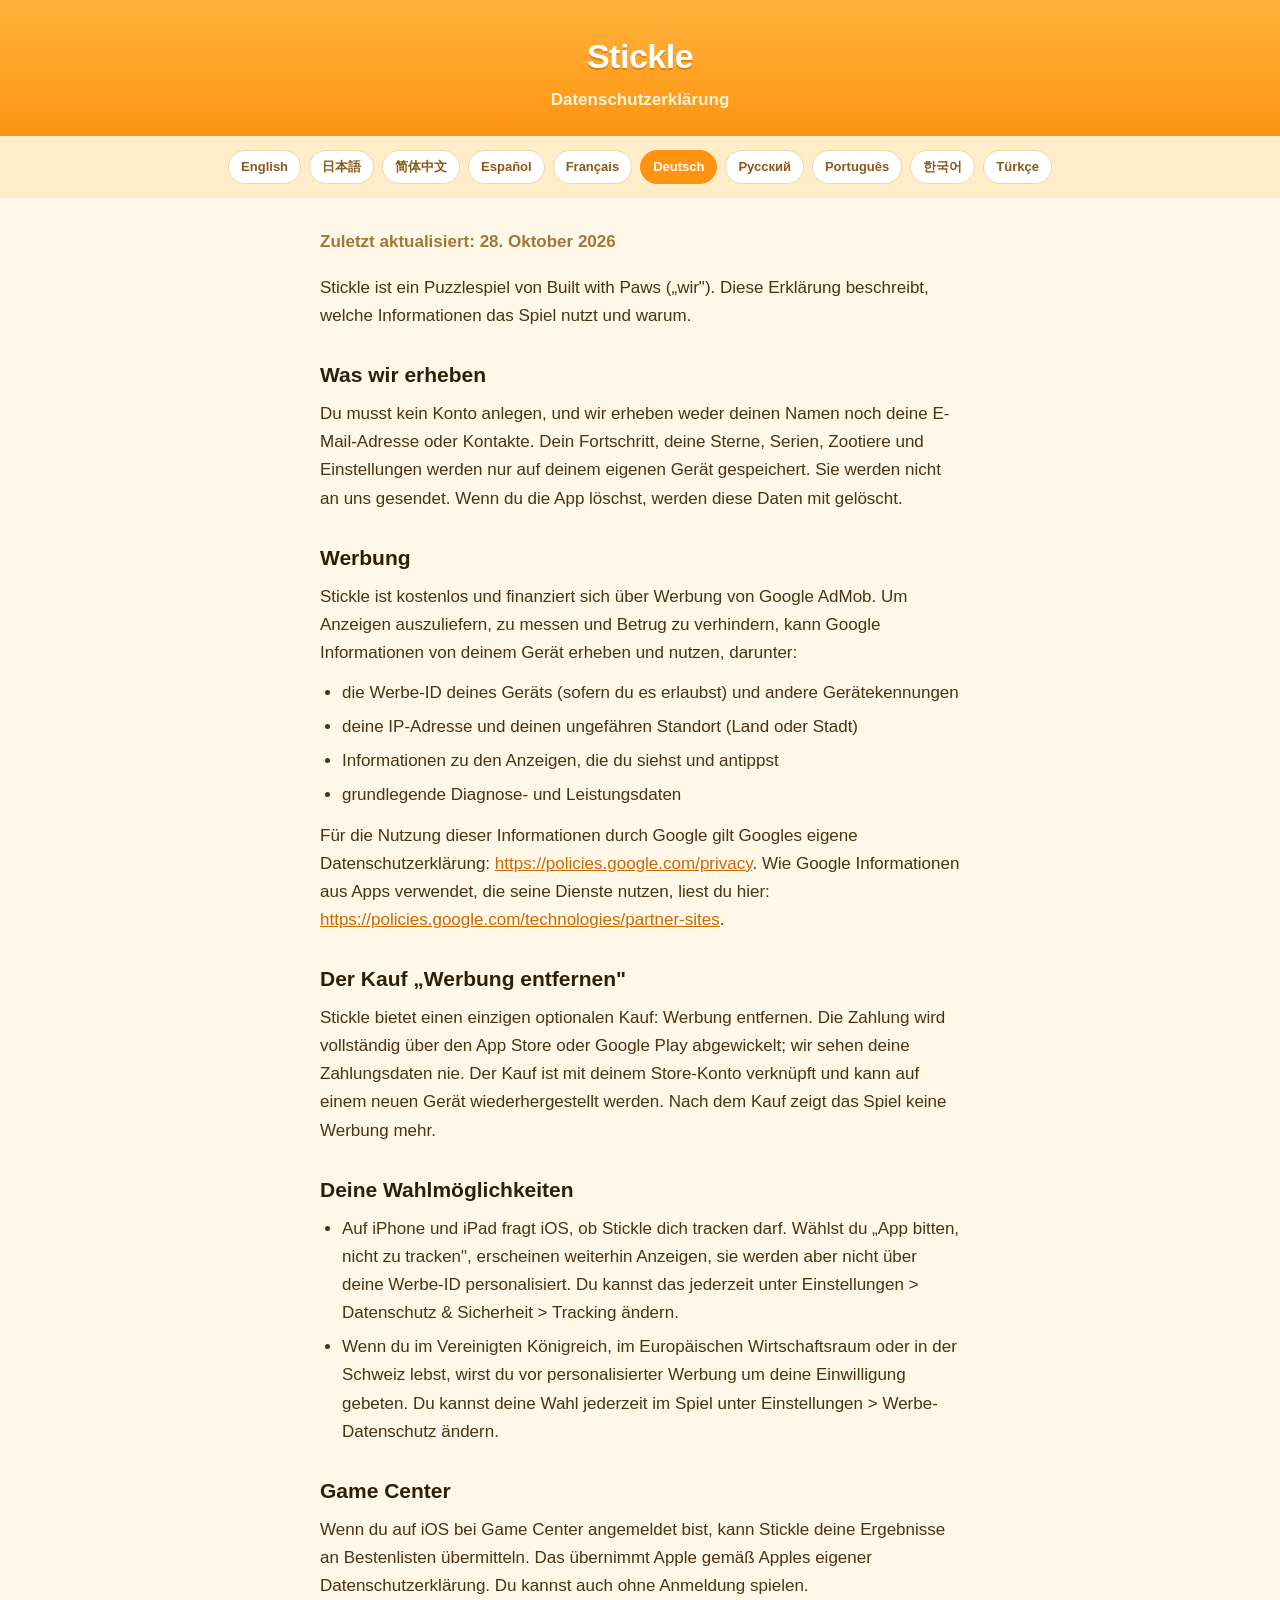
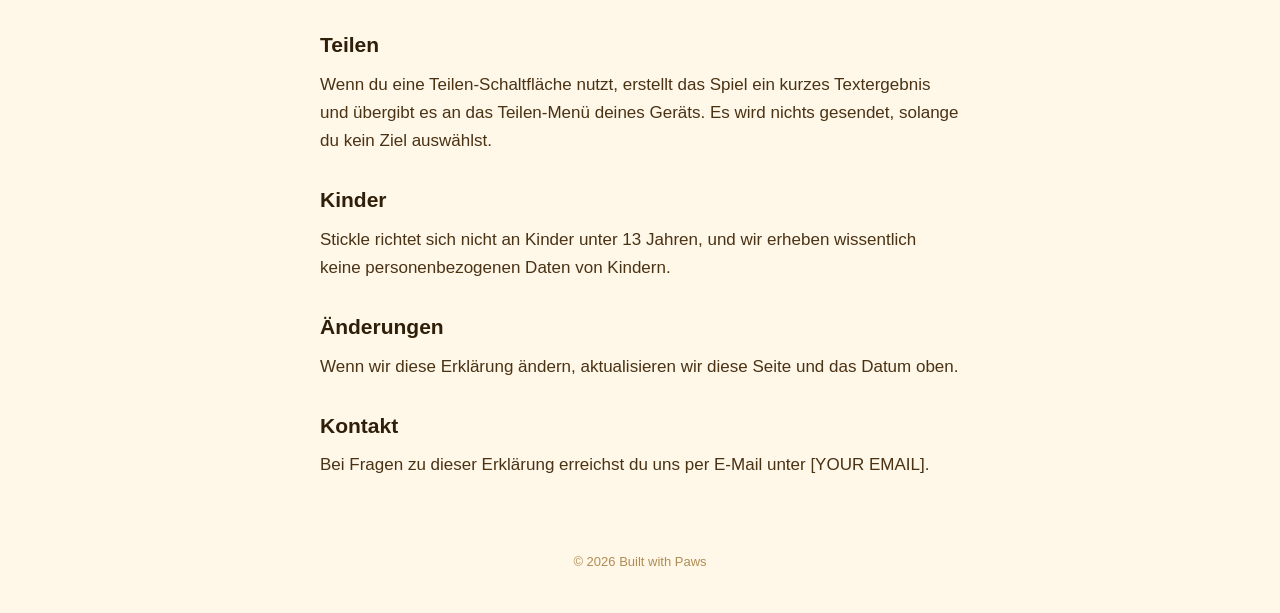
==== de.html @ 24aa6b10 "Add files via upload" ====
<!doctype html>
<html lang="de">
<head>
<meta charset="utf-8">
<meta name="viewport" content="width=device-width, initial-scale=1">
<title>Stickle – Datenschutzerklärung</title>
<style>
*{box-sizing:border-box;margin:0}
body{font-family:-apple-system,BlinkMacSystemFont,'Segoe UI',Roboto,'Helvetica Neue',Arial,sans-serif;
 background:#fff7e8;color:#4a3214;line-height:1.65;font-size:17px}
header{background:linear-gradient(180deg,#ffb33b,#ff9412);padding:28px 20px 22px;text-align:center}
header .mark{font-size:34px;font-weight:800;color:#fff;letter-spacing:-.5px;
 text-shadow:0 2px 0 rgba(140,70,0,.35)}
header .sub{color:#fff3d6;font-weight:600;margin-top:2px}
nav{display:flex;flex-wrap:wrap;gap:8px;justify-content:center;padding:14px 16px;background:#ffedc9}
nav a{font-size:13px;font-weight:700;color:#8a5a1a;text-decoration:none;background:#fff;
 padding:5px 12px;border-radius:99px;border:1px solid #f0d9a8}
nav a.on{background:#ff9412;color:#fff;border-color:#ff9412}
main{max-width:680px;margin:0 auto;padding:30px 20px 60px}
main .updated{color:#a07838;font-weight:600;margin-bottom:18px}
h2{font-size:21px;margin:28px 0 8px;color:#2f1f08}
p{margin:0 0 12px}
ul{margin:0 0 12px;padding-left:22px}
li{margin-bottom:6px}
a{color:#c86a00}
footer{text-align:center;color:#b08d55;font-size:13px;padding:0 20px 40px}
</style>
</head>
<body>
<header><div class="mark">Stickle</div><div class="sub">Datenschutzerklärung</div></header>
<nav><a href="en.html">English</a><a href="ja.html">日本語</a><a href="zh.html">简体中文</a><a href="es.html">Español</a><a href="fr.html">Français</a><a href="de.html" class="on">Deutsch</a><a href="ru.html">Русский</a><a href="pt.html">Português</a><a href="ko.html">한국어</a><a href="tr.html">Türkçe</a></nav>
<main>
<p class="updated">Zuletzt aktualisiert: 28. Oktober 2026</p>

<p>Stickle ist ein Puzzlespiel von Built with Paws („wir"). Diese Erklärung beschreibt, welche Informationen das Spiel nutzt und warum.</p>
<h2>Was wir erheben</h2>
<p>Du musst kein Konto anlegen, und wir erheben weder deinen Namen noch deine E-Mail-Adresse oder Kontakte. Dein Fortschritt, deine Sterne, Serien, Zootiere und Einstellungen werden nur auf deinem eigenen Gerät gespeichert. Sie werden nicht an uns gesendet. Wenn du die App löschst, werden diese Daten mit gelöscht.</p>
<h2>Werbung</h2>
<p>Stickle ist kostenlos und finanziert sich über Werbung von Google AdMob. Um Anzeigen auszuliefern, zu messen und Betrug zu verhindern, kann Google Informationen von deinem Gerät erheben und nutzen, darunter:</p>
<ul><li>die Werbe-ID deines Geräts (sofern du es erlaubst) und andere Gerätekennungen</li><li>deine IP-Adresse und deinen ungefähren Standort (Land oder Stadt)</li><li>Informationen zu den Anzeigen, die du siehst und antippst</li><li>grundlegende Diagnose- und Leistungsdaten</li></ul>
<p>Für die Nutzung dieser Informationen durch Google gilt Googles eigene Datenschutzerklärung: <a href="https://policies.google.com/privacy">https://policies.google.com/privacy</a>. Wie Google Informationen aus Apps verwendet, die seine Dienste nutzen, liest du hier: <a href="https://policies.google.com/technologies/partner-sites">https://policies.google.com/technologies/partner-sites</a>.</p>
<h2>Der Kauf „Werbung entfernen"</h2>
<p>Stickle bietet einen einzigen optionalen Kauf: Werbung entfernen. Die Zahlung wird vollständig über den App Store oder Google Play abgewickelt; wir sehen deine Zahlungsdaten nie. Der Kauf ist mit deinem Store-Konto verknüpft und kann auf einem neuen Gerät wiederhergestellt werden. Nach dem Kauf zeigt das Spiel keine Werbung mehr.</p>
<h2>Deine Wahlmöglichkeiten</h2>
<ul><li>Auf iPhone und iPad fragt iOS, ob Stickle dich tracken darf. Wählst du „App bitten, nicht zu tracken", erscheinen weiterhin Anzeigen, sie werden aber nicht über deine Werbe-ID personalisiert. Du kannst das jederzeit unter Einstellungen &gt; Datenschutz &amp; Sicherheit &gt; Tracking ändern.</li>
<li>Wenn du im Vereinigten Königreich, im Europäischen Wirtschaftsraum oder in der Schweiz lebst, wirst du vor personalisierter Werbung um deine Einwilligung gebeten. Du kannst deine Wahl jederzeit im Spiel unter Einstellungen &gt; Werbe-Datenschutz ändern.</li></ul>
<h2>Game Center</h2>
<p>Wenn du auf iOS bei Game Center angemeldet bist, kann Stickle deine Ergebnisse an Bestenlisten übermitteln. Das übernimmt Apple gemäß Apples eigener Datenschutzerklärung. Du kannst auch ohne Anmeldung spielen.</p>
<h2>Teilen</h2>
<p>Wenn du eine Teilen-Schaltfläche nutzt, erstellt das Spiel ein kurzes Textergebnis und übergibt es an das Teilen-Menü deines Geräts. Es wird nichts gesendet, solange du kein Ziel auswählst.</p>
<h2>Kinder</h2>
<p>Stickle richtet sich nicht an Kinder unter 13 Jahren, und wir erheben wissentlich keine personenbezogenen Daten von Kindern.</p>
<h2>Änderungen</h2>
<p>Wenn wir diese Erklärung ändern, aktualisieren wir diese Seite und das Datum oben.</p>
<h2>Kontakt</h2>
<p>Bei Fragen zu dieser Erklärung erreichst du uns per E-Mail unter [YOUR EMAIL].</p>
</main>
<footer>© 2026 Built with Paws</footer>
</body>
</html>
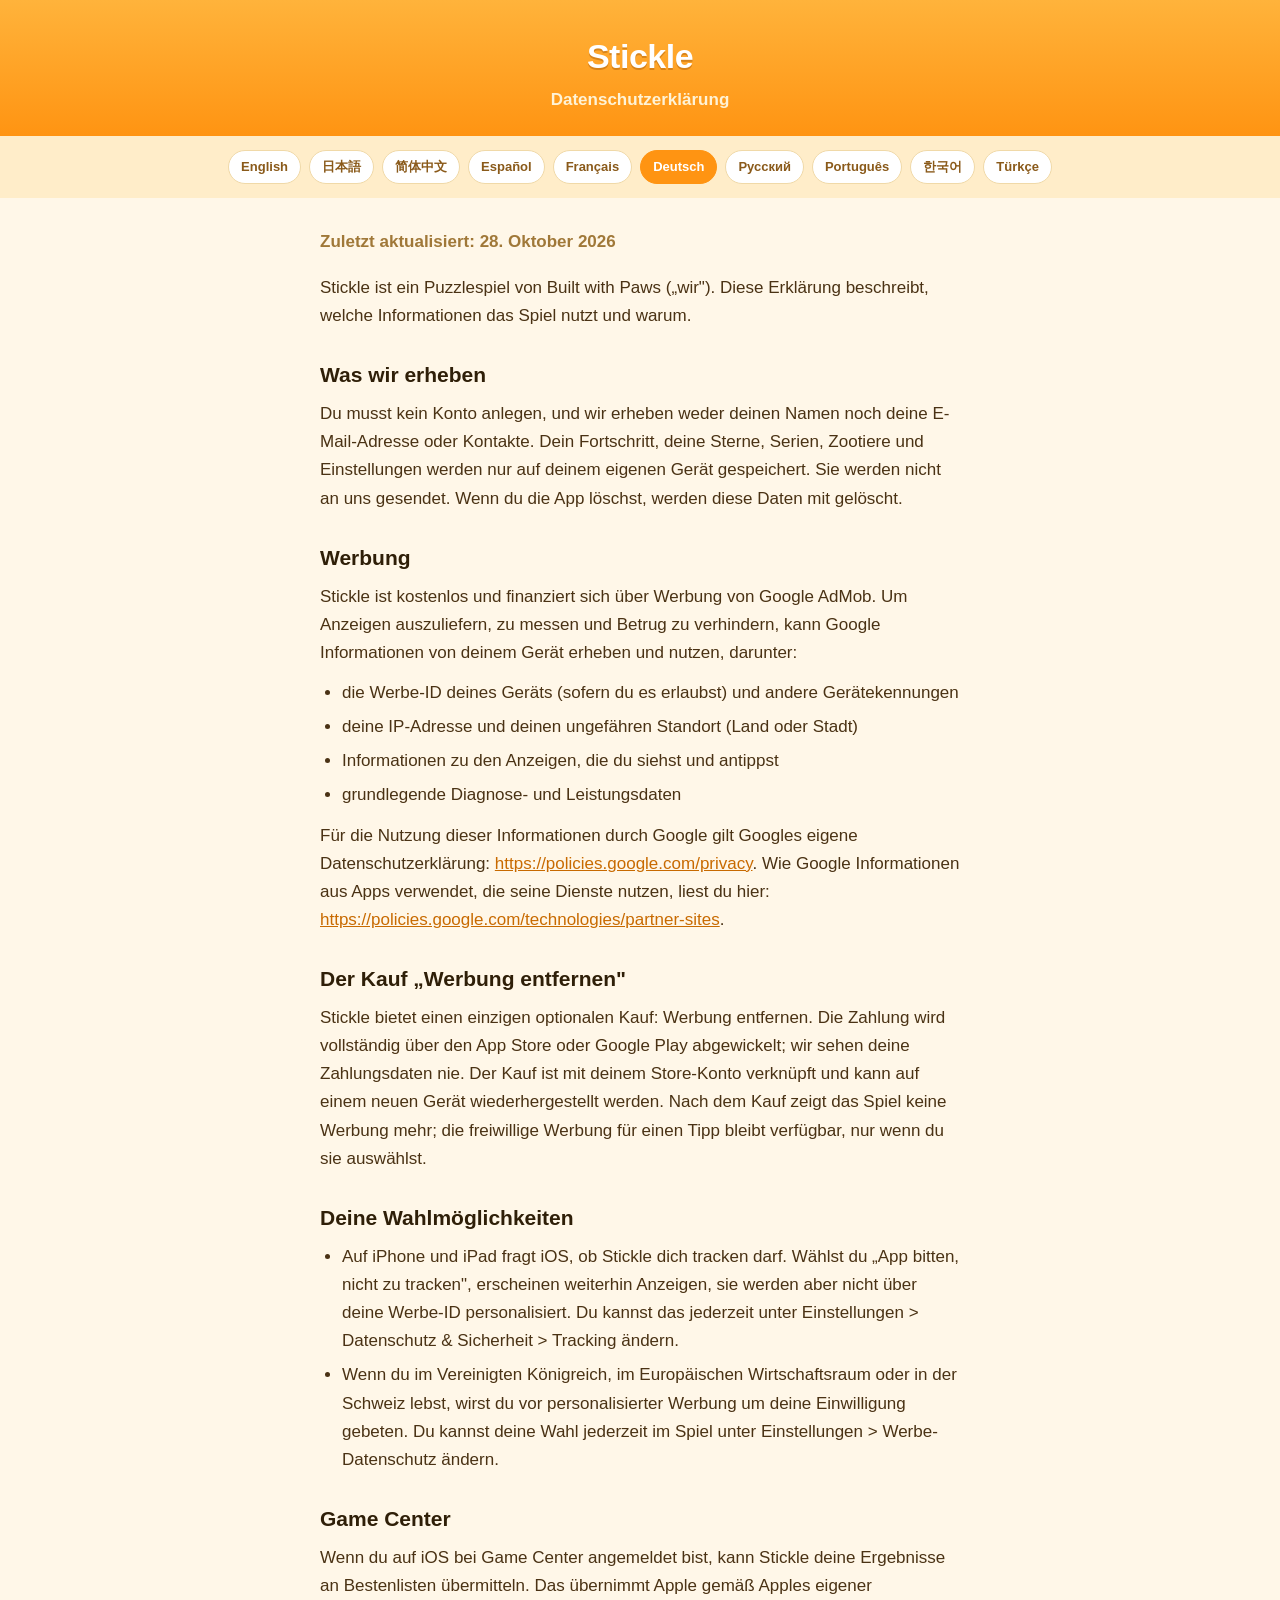
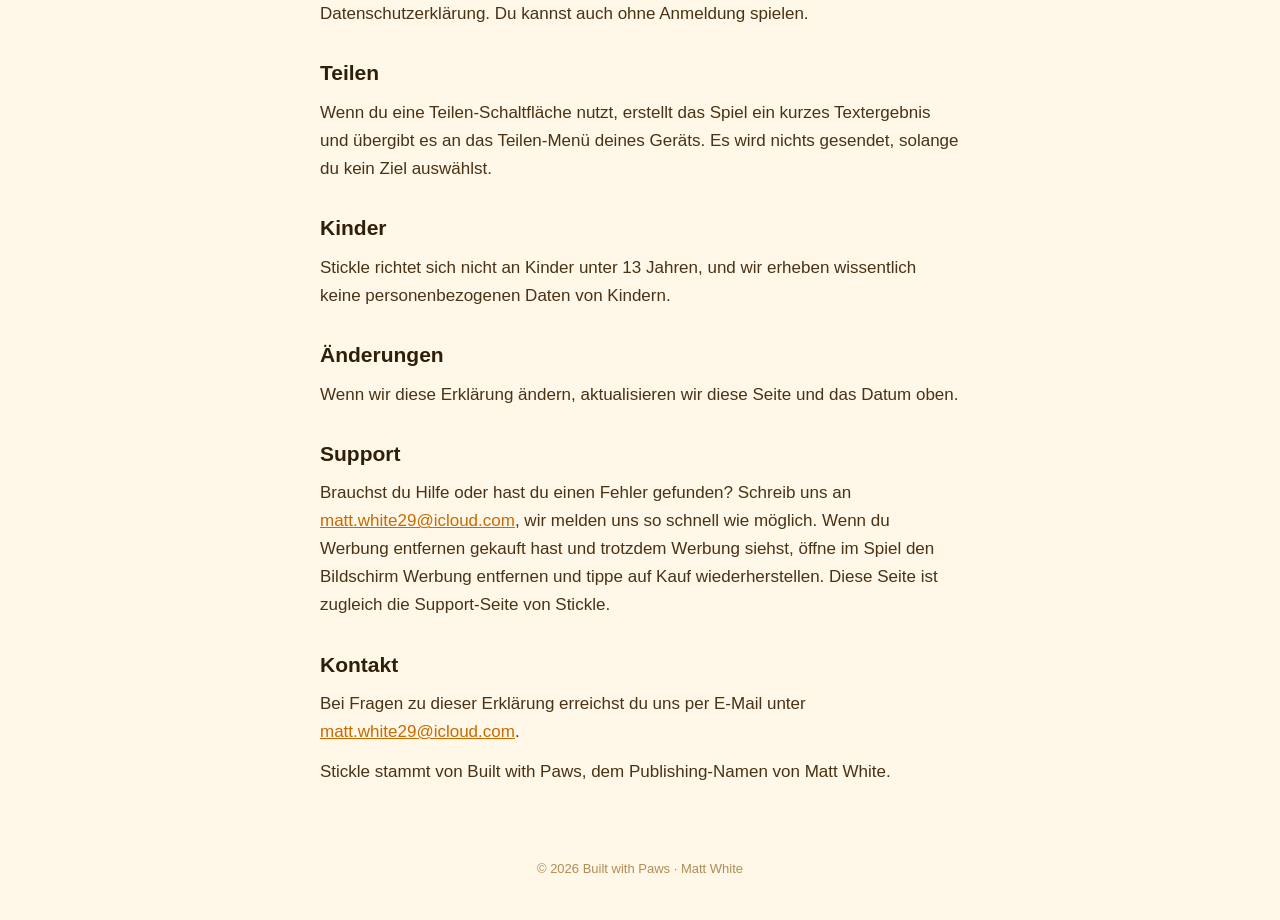
==== commit 4f40d860: "Add files via upload" ====
--- a/de.html
+++ b/de.html
@@ -40,7 +40,7 @@
 <ul><li>die Werbe-ID deines Geräts (sofern du es erlaubst) und andere Gerätekennungen</li><li>deine IP-Adresse und deinen ungefähren Standort (Land oder Stadt)</li><li>Informationen zu den Anzeigen, die du siehst und antippst</li><li>grundlegende Diagnose- und Leistungsdaten</li></ul>
 <p>Für die Nutzung dieser Informationen durch Google gilt Googles eigene Datenschutzerklärung: <a href="https://policies.google.com/privacy">https://policies.google.com/privacy</a>. Wie Google Informationen aus Apps verwendet, die seine Dienste nutzen, liest du hier: <a href="https://policies.google.com/technologies/partner-sites">https://policies.google.com/technologies/partner-sites</a>.</p>
 <h2>Der Kauf „Werbung entfernen"</h2>
-<p>Stickle bietet einen einzigen optionalen Kauf: Werbung entfernen. Die Zahlung wird vollständig über den App Store oder Google Play abgewickelt; wir sehen deine Zahlungsdaten nie. Der Kauf ist mit deinem Store-Konto verknüpft und kann auf einem neuen Gerät wiederhergestellt werden. Nach dem Kauf zeigt das Spiel keine Werbung mehr.</p>
+<p>Stickle bietet einen einzigen optionalen Kauf: Werbung entfernen. Die Zahlung wird vollständig über den App Store oder Google Play abgewickelt; wir sehen deine Zahlungsdaten nie. Der Kauf ist mit deinem Store-Konto verknüpft und kann auf einem neuen Gerät wiederhergestellt werden. Nach dem Kauf zeigt das Spiel keine Werbung mehr; die freiwillige Werbung für einen Tipp bleibt verfügbar, nur wenn du sie auswählst.</p>
 <h2>Deine Wahlmöglichkeiten</h2>
 <ul><li>Auf iPhone und iPad fragt iOS, ob Stickle dich tracken darf. Wählst du „App bitten, nicht zu tracken", erscheinen weiterhin Anzeigen, sie werden aber nicht über deine Werbe-ID personalisiert. Du kannst das jederzeit unter Einstellungen &gt; Datenschutz &amp; Sicherheit &gt; Tracking ändern.</li>
 <li>Wenn du im Vereinigten Königreich, im Europäischen Wirtschaftsraum oder in der Schweiz lebst, wirst du vor personalisierter Werbung um deine Einwilligung gebeten. Du kannst deine Wahl jederzeit im Spiel unter Einstellungen &gt; Werbe-Datenschutz ändern.</li></ul>
@@ -52,9 +52,12 @@
 <p>Stickle richtet sich nicht an Kinder unter 13 Jahren, und wir erheben wissentlich keine personenbezogenen Daten von Kindern.</p>
 <h2>Änderungen</h2>
 <p>Wenn wir diese Erklärung ändern, aktualisieren wir diese Seite und das Datum oben.</p>
+<h2>Support</h2>
+<p>Brauchst du Hilfe oder hast du einen Fehler gefunden? Schreib uns an <a href="mailto:matt.white29@icloud.com">matt.white29@icloud.com</a>, wir melden uns so schnell wie möglich. Wenn du Werbung entfernen gekauft hast und trotzdem Werbung siehst, öffne im Spiel den Bildschirm Werbung entfernen und tippe auf Kauf wiederherstellen. Diese Seite ist zugleich die Support-Seite von Stickle.</p>
 <h2>Kontakt</h2>
-<p>Bei Fragen zu dieser Erklärung erreichst du uns per E-Mail unter [YOUR EMAIL].</p>
+<p>Bei Fragen zu dieser Erklärung erreichst du uns per E-Mail unter <a href="mailto:matt.white29@icloud.com">matt.white29@icloud.com</a>.</p>
+<p>Stickle stammt von Built with Paws, dem Publishing-Namen von Matt White.</p>
 </main>
-<footer>© 2026 Built with Paws</footer>
+<footer>© 2026 Built with Paws · Matt White</footer>
 </body>
 </html>
